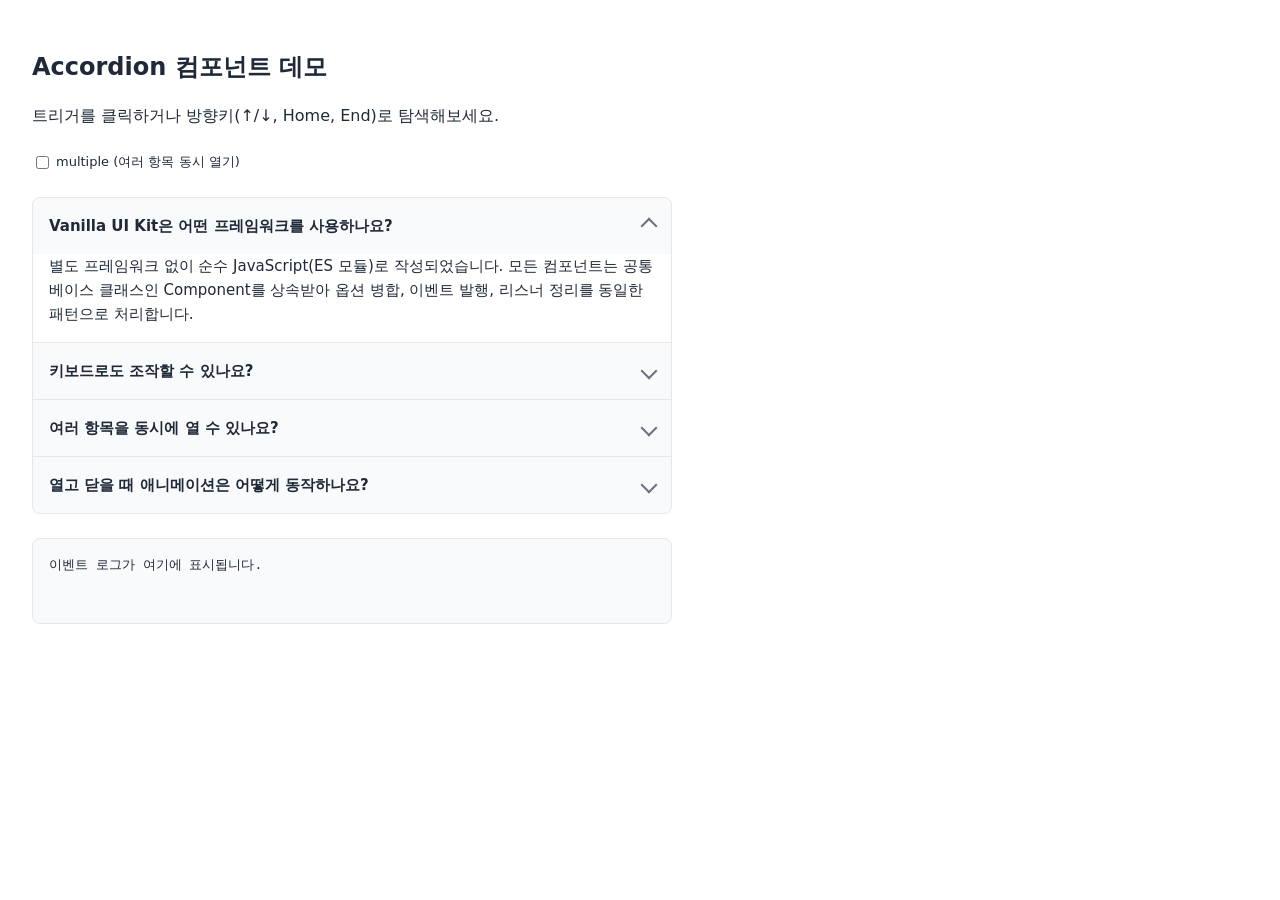
==== docs/accordion-demo.html @ d807af17 "Implement Accordion component with keyboard nav and height animation, and demo page Co-Authored-By: " ====
<!doctype html>
<html lang="ko">
<head>
  <meta charset="UTF-8" />
  <meta name="viewport" content="width=device-width, initial-scale=1.0" />
  <title>Accordion Demo</title>
  <link rel="stylesheet" href="../src/styles/tokens.css" />
  <link rel="stylesheet" href="../src/components/accordion/accordion.css" />
  <style>
    body {
      margin: 0;
      padding: var(--space-xl);
      background: var(--color-bg);
      color: var(--color-text);
      font-family: system-ui, -apple-system, "Segoe UI", sans-serif;
      line-height: 1.6;
    }

    h1 {
      font-size: 1.5rem;
    }

    .container {
      max-width: 640px;
    }

    .controls {
      display: flex;
      align-items: center;
      gap: var(--space-md);
      margin: var(--space-lg) 0;
    }

    label {
      display: inline-flex;
      align-items: center;
      gap: var(--space-xs);
      font-size: var(--font-size-sm);
      cursor: pointer;
    }

    .log {
      margin-top: var(--space-lg);
      padding: var(--space-md);
      background: var(--color-surface);
      border: 1px solid var(--color-border);
      border-radius: var(--radius-md);
      font-family: ui-monospace, monospace;
      font-size: var(--font-size-sm);
      min-height: 4em;
      max-height: 12em;
      overflow-y: auto;
      white-space: pre-wrap;
    }
  </style>
</head>
<body>
  <div class="container">
    <h1>Accordion 컴포넌트 데모</h1>
    <p>트리거를 클릭하거나 방향키(↑/↓, Home, End)로 탐색해보세요.</p>

    <div class="controls">
      <label>
        <input type="checkbox" id="multipleToggle" />
        multiple (여러 항목 동시 열기)
      </label>
    </div>

    <div id="myAccordion" class="accordion">
      <div class="accordion-item">
        <button class="accordion-trigger" aria-expanded="false" aria-controls="panel-1" id="trigger-1">
          Vanilla UI Kit은 어떤 프레임워크를 사용하나요?
        </button>
        <div class="accordion-panel" id="panel-1" aria-labelledby="trigger-1" hidden>
          별도 프레임워크 없이 순수 JavaScript(ES 모듈)로 작성되었습니다. 모든 컴포넌트는
          공통 베이스 클래스인 Component를 상속받아 옵션 병합, 이벤트 발행, 리스너 정리를
          동일한 패턴으로 처리합니다.
        </div>
      </div>
      <div class="accordion-item">
        <button class="accordion-trigger" aria-expanded="false" aria-controls="panel-2" id="trigger-2">
          키보드로도 조작할 수 있나요?
        </button>
        <div class="accordion-panel" id="panel-2" aria-labelledby="trigger-2" hidden>
          네. WAI-ARIA 아코디언 패턴을 따릅니다. ArrowDown/ArrowUp으로 트리거 간 포커스를
          순환 이동하고, Home/End로 첫/마지막 트리거로 바로 이동할 수 있습니다.
        </div>
      </div>
      <div class="accordion-item">
        <button class="accordion-trigger" aria-expanded="false" aria-controls="panel-3" id="trigger-3">
          여러 항목을 동시에 열 수 있나요?
        </button>
        <div class="accordion-panel" id="panel-3" aria-labelledby="trigger-3" hidden>
          기본값은 false라서 하나를 열면 나머지가 자동으로 닫힙니다. 위 "multiple" 체크박스를
          켜면 여러 항목을 동시에 열어둘 수 있습니다.
        </div>
      </div>
      <div class="accordion-item">
        <button class="accordion-trigger" aria-expanded="false" aria-controls="panel-4" id="trigger-4">
          열고 닫을 때 애니메이션은 어떻게 동작하나요?
        </button>
        <div class="accordion-panel" id="panel-4" aria-labelledby="trigger-4" hidden>
          height: auto는 트랜지션이 되지 않기 때문에, 열 때는 scrollHeight로 실제 픽셀
          높이를 계산해 트랜지션한 뒤 완료 시점에 height: auto로 전환합니다. 닫을 때는
          반대 순서로 진행됩니다.
        </div>
      </div>
    </div>

    <div class="log" id="eventLog">이벤트 로그가 여기에 표시됩니다.</div>
  </div>

  <script type="module">
    import Accordion from '../src/components/accordion/accordion.js';

    const logEl = document.getElementById('eventLog');
    function log(message) {
      const time = new Date().toLocaleTimeString();
      logEl.textContent = `[${time}] ${message}\n` + logEl.textContent;
    }

    const accordion = new Accordion('#myAccordion', {
      multiple: false,
      defaultOpen: 0,
      onToggle: ({ index, isOpen }) => {
        log(`onToggle 콜백 — index: ${index}, isOpen: ${isOpen}`);
      },
    });

    document.getElementById('myAccordion').addEventListener('accordion:toggle', (e) => {
      log(`accordion:toggle 커스텀 이벤트 — index: ${e.detail.index}, isOpen: ${e.detail.isOpen}`);
    });

    document.getElementById('multipleToggle').addEventListener('change', (e) => {
      accordion.options.multiple = e.target.checked;
      log(`multiple 옵션 변경 → ${e.target.checked}`);
    });

    window.__accordion = accordion;
  </script>
</body>
</html>
---- src/styles/tokens.css ----
:root {
  /* Color */
  --color-primary: #4f46e5;
  --color-primary-hover: #4338ca;
  --color-danger: #dc2626;
  --color-bg: #ffffff;
  --color-surface: #f9fafb;
  --color-text: #1f2937;
  --color-text-muted: #6b7280;
  --color-border: #e5e7eb;
  --color-overlay: rgba(0, 0, 0, 0.5);

  /* Radius */
  --radius-sm: 4px;
  --radius-md: 8px;
  --radius-lg: 12px;

  /* Spacing */
  --space-xs: 4px;
  --space-sm: 8px;
  --space-md: 16px;
  --space-lg: 24px;
  --space-xl: 32px;

  /* Typography */
  --font-size-sm: 13px;
  --font-size-md: 15px;
  --font-size-lg: 18px;

  /* Motion */
  --transition-fast: 150ms ease;
  --transition-base: 250ms ease;

  /* Elevation */
  --shadow-md: 0 4px 12px rgba(0, 0, 0, 0.1);
  --shadow-lg: 0 10px 30px rgba(0, 0, 0, 0.15);

  /* Layers */
  --z-modal: 1000;
}
---- src/components/accordion/accordion.css ----
/**
 * Accordion 컴포넌트 스타일
 * .accordion-panel은 accordion.js에서 height를 인라인으로 제어하므로
 * box-sizing: border-box로 두어 scrollHeight 기반 계산과 어긋나지 않도록 함
 */
.accordion {
  border: 1px solid var(--color-border);
  border-radius: var(--radius-md);
  overflow: hidden;
  background: var(--color-surface);
}

.accordion-item {
  border-bottom: 1px solid var(--color-border);
}

.accordion-item:last-child {
  border-bottom: none;
}

.accordion-trigger {
  display: flex;
  align-items: center;
  justify-content: space-between;
  gap: var(--space-md);
  width: 100%;
  padding: var(--space-md);
  border: none;
  background: transparent;
  color: var(--color-text);
  font: inherit;
  font-size: var(--font-size-md);
  font-weight: 600;
  text-align: left;
  cursor: pointer;
  transition: background var(--transition-fast);
}

.accordion-trigger:hover {
  background: var(--color-border);
}

.accordion-trigger:focus-visible {
  outline: 2px solid var(--color-primary);
  outline-offset: -2px;
}

.accordion-trigger::after {
  content: '';
  flex-shrink: 0;
  width: 10px;
  height: 10px;
  border-right: 2px solid var(--color-text-muted);
  border-bottom: 2px solid var(--color-text-muted);
  transform: rotate(45deg);
  transition: transform var(--transition-fast);
}

.accordion-trigger[aria-expanded='true']::after {
  transform: rotate(-135deg);
}

.accordion-panel {
  height: 0;
  overflow: hidden;
  box-sizing: border-box;
  padding: 0 var(--space-md) var(--space-md);
  background: var(--color-bg);
  color: var(--color-text);
  font-size: var(--font-size-md);
  transition: height var(--transition-base);
}

@media (prefers-reduced-motion: reduce) {
  .accordion-panel {
    transition: none;
  }

  .accordion-trigger::after {
    transition: none;
  }
}
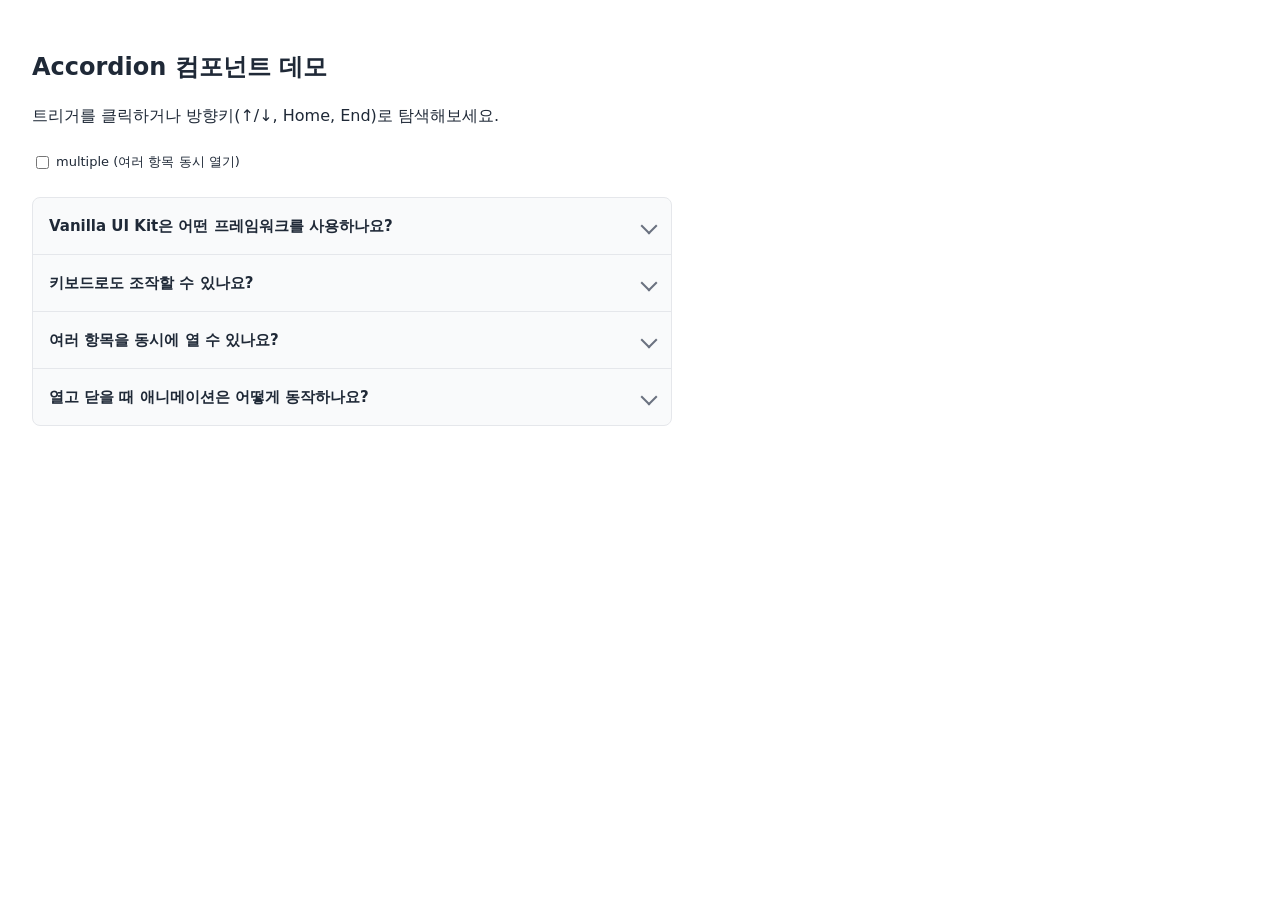
==== commit 6aa47e00: "Accordion 데모를 모든 항목이 닫힌 상태로 시작 데모에서 지정하던 defaultOpen: 0을 제거해 컴포넌트 기본값(null)을 따르도록 함.  Co-Authored-By" ====
--- a/docs/accordion-demo.html
+++ b/docs/accordion-demo.html
@@ -37,20 +37,6 @@
       gap: var(--space-xs);
       font-size: var(--font-size-sm);
       cursor: pointer;
-    }
-
-    .log {
-      margin-top: var(--space-lg);
-      padding: var(--space-md);
-      background: var(--color-surface);
-      border: 1px solid var(--color-border);
-      border-radius: var(--radius-md);
-      font-family: ui-monospace, monospace;
-      font-size: var(--font-size-sm);
-      min-height: 4em;
-      max-height: 12em;
-      overflow-y: auto;
-      white-space: pre-wrap;
     }
   </style>
 </head>
@@ -106,34 +92,17 @@
         </div>
       </div>
     </div>
-
-    <div class="log" id="eventLog">이벤트 로그가 여기에 표시됩니다.</div>
   </div>
 
   <script type="module">
     import Accordion from '../src/components/accordion/accordion.js';
 
-    const logEl = document.getElementById('eventLog');
-    function log(message) {
-      const time = new Date().toLocaleTimeString();
-      logEl.textContent = `[${time}] ${message}\n` + logEl.textContent;
-    }
-
     const accordion = new Accordion('#myAccordion', {
       multiple: false,
-      defaultOpen: 0,
-      onToggle: ({ index, isOpen }) => {
-        log(`onToggle 콜백 — index: ${index}, isOpen: ${isOpen}`);
-      },
-    });
-
-    document.getElementById('myAccordion').addEventListener('accordion:toggle', (e) => {
-      log(`accordion:toggle 커스텀 이벤트 — index: ${e.detail.index}, isOpen: ${e.detail.isOpen}`);
     });
 
     document.getElementById('multipleToggle').addEventListener('change', (e) => {
       accordion.options.multiple = e.target.checked;
-      log(`multiple 옵션 변경 → ${e.target.checked}`);
     });
 
     window.__accordion = accordion;
--- a/src/styles/tokens.css
+++ b/src/styles/tokens.css
@@ -37,4 +37,13 @@
 
   /* Layers */
   --z-modal: 1000;
+  --z-toast: 1100;
+
+  /*
+   * Breakpoints — 모바일: ~640px, 태블릿: 641~1024px, 데스크톱: 1025px~
+   * CSS 미디어 쿼리 조건에는 var()를 쓸 수 없어 @media에는 아래 px 값을 직접 입력해야 하지만,
+   * matchMedia() 등 JS에서 참조하거나 값을 문서화해두는 용도로 남겨둔다.
+   */
+  --breakpoint-mobile: 640px;
+  --breakpoint-tablet: 1024px;
 }
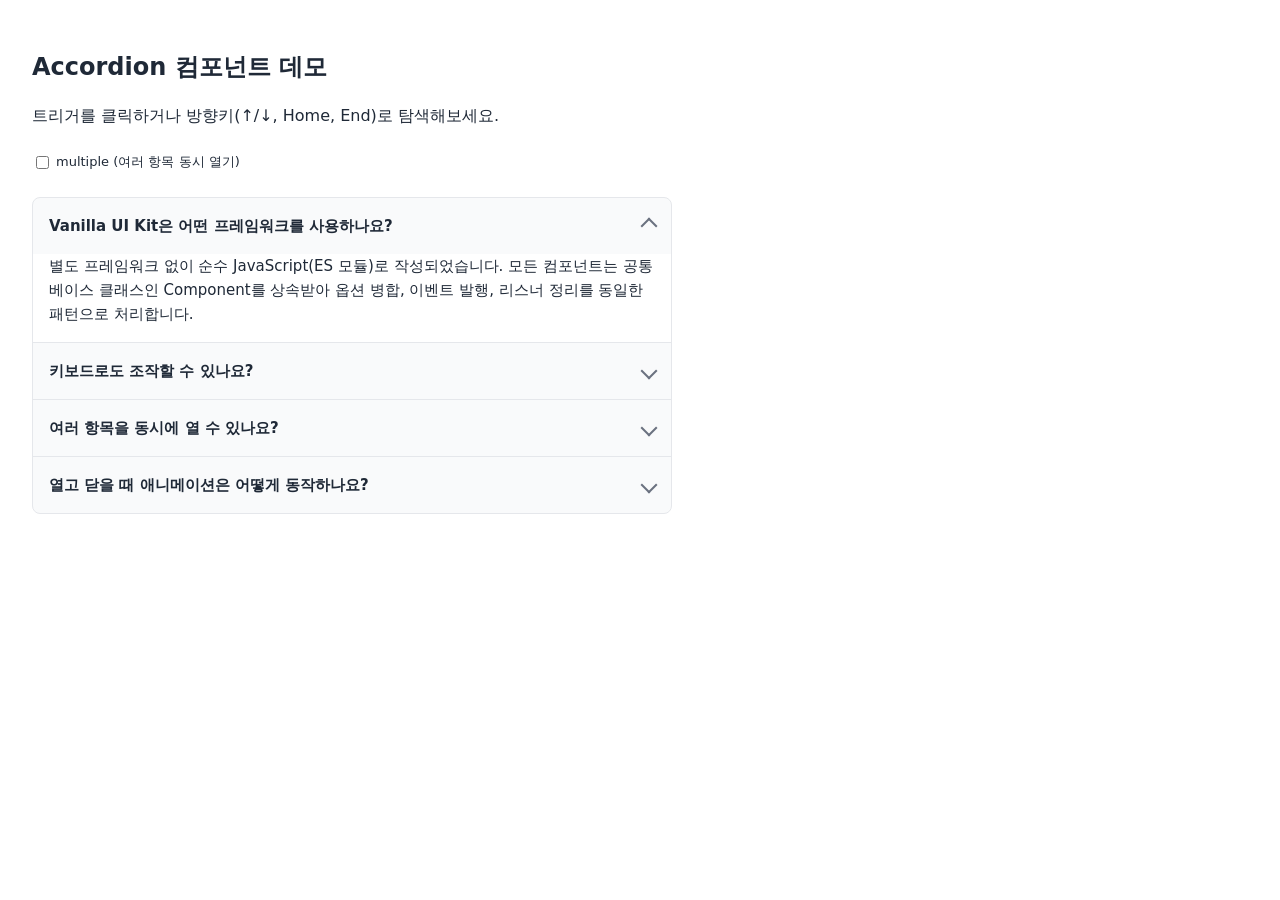
==== commit e7790e4b: "docs 데모 페이지에서 이벤트 로그와 모달 스크롤 테스트 콘텐츠 제거 각 컴포넌트 데모의 로그 박스, 로그 출력 함수, 로그 전용 콜백·리스너를 제거. modal-demo의 스크" ====
--- a/docs/accordion-demo.html
+++ b/docs/accordion-demo.html
@@ -99,6 +99,7 @@
 
     const accordion = new Accordion('#myAccordion', {
       multiple: false,
+      defaultOpen: 0,
     });
 
     document.getElementById('multipleToggle').addEventListener('change', (e) => {
